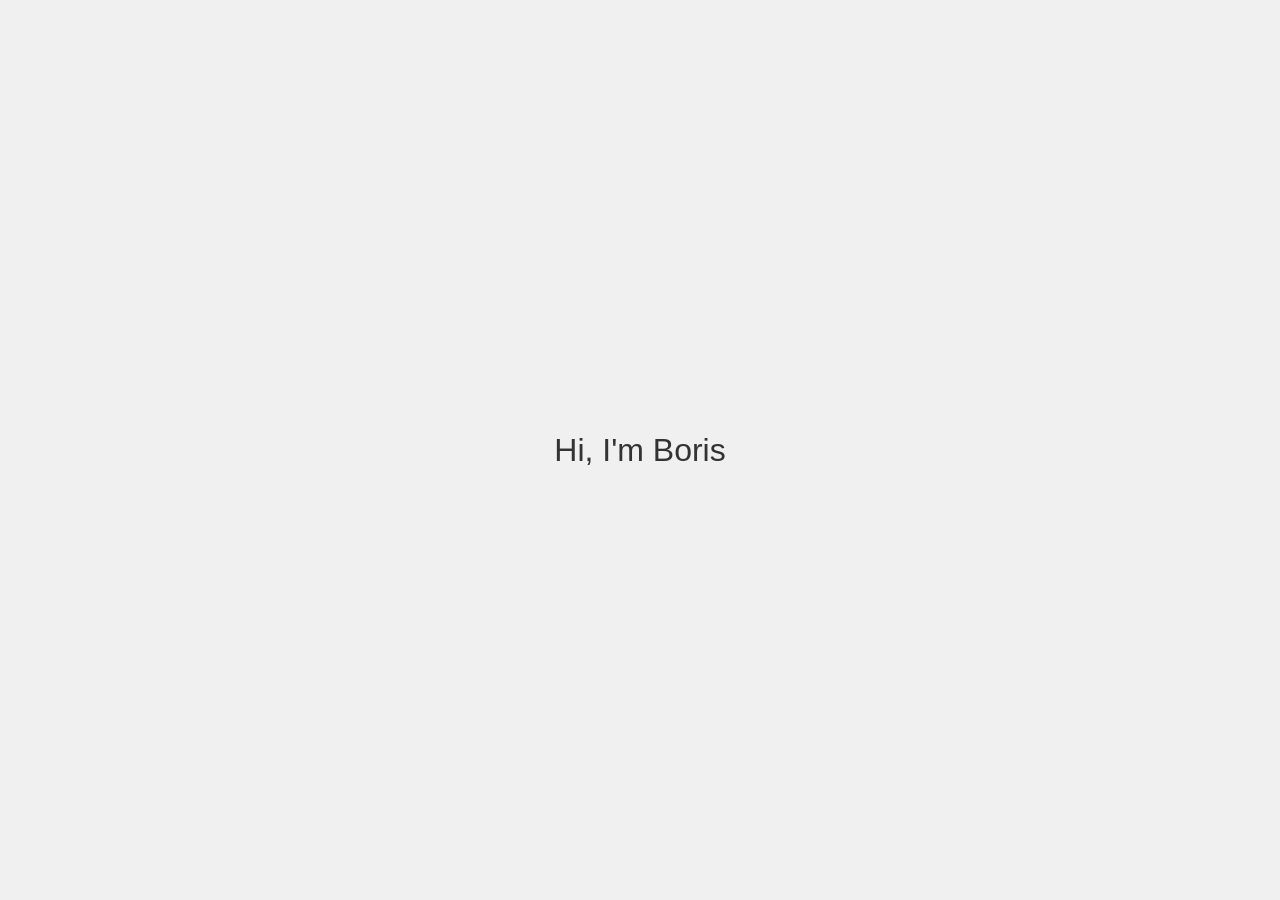
==== index.html @ 817c9cb1 "initial" ====
<!DOCTYPE html>
<html lang="en">
<head>
    <meta charset="UTF-8">
    <title>Hi I'm Boris</title>
    <style>
        /* Center the text both vertically and horizontally */
        body {
            display: flex;
            justify-content: center;
            align-items: center;
            height: 100vh; /* Full viewport height */
            margin: 0; /* Remove default margin */
            background-color: #f0f0f0; /* Light gray background */
            font-family: Arial, sans-serif; /* Font style */
        }

        /* Style the text */
        .greeting {
            font-size: 2em;
            color: #333;
        }
    </style>
</head>
<body>
    <div class="greeting">Hi, I'm Boris</div>
</body>
</html>
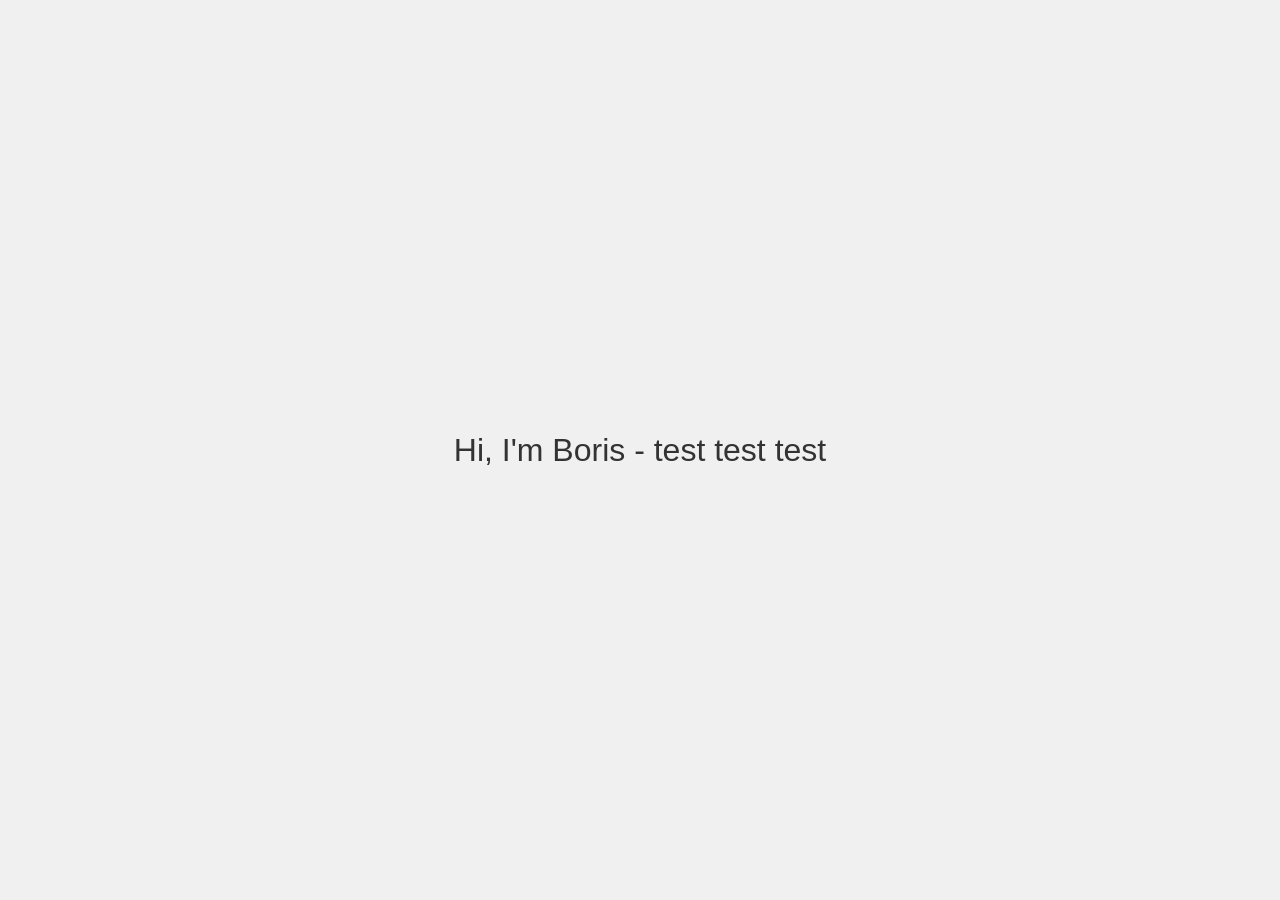
==== commit 3e0261fb: "site deployment test" ====
--- a/index.html
+++ b/index.html
@@ -23,6 +23,6 @@
     </style>
 </head>
 <body>
-    <div class="greeting">Hi, I'm Boris</div>
+    <div class="greeting">Hi, I'm Boris -  test test test</div>
 </body>
 </html>
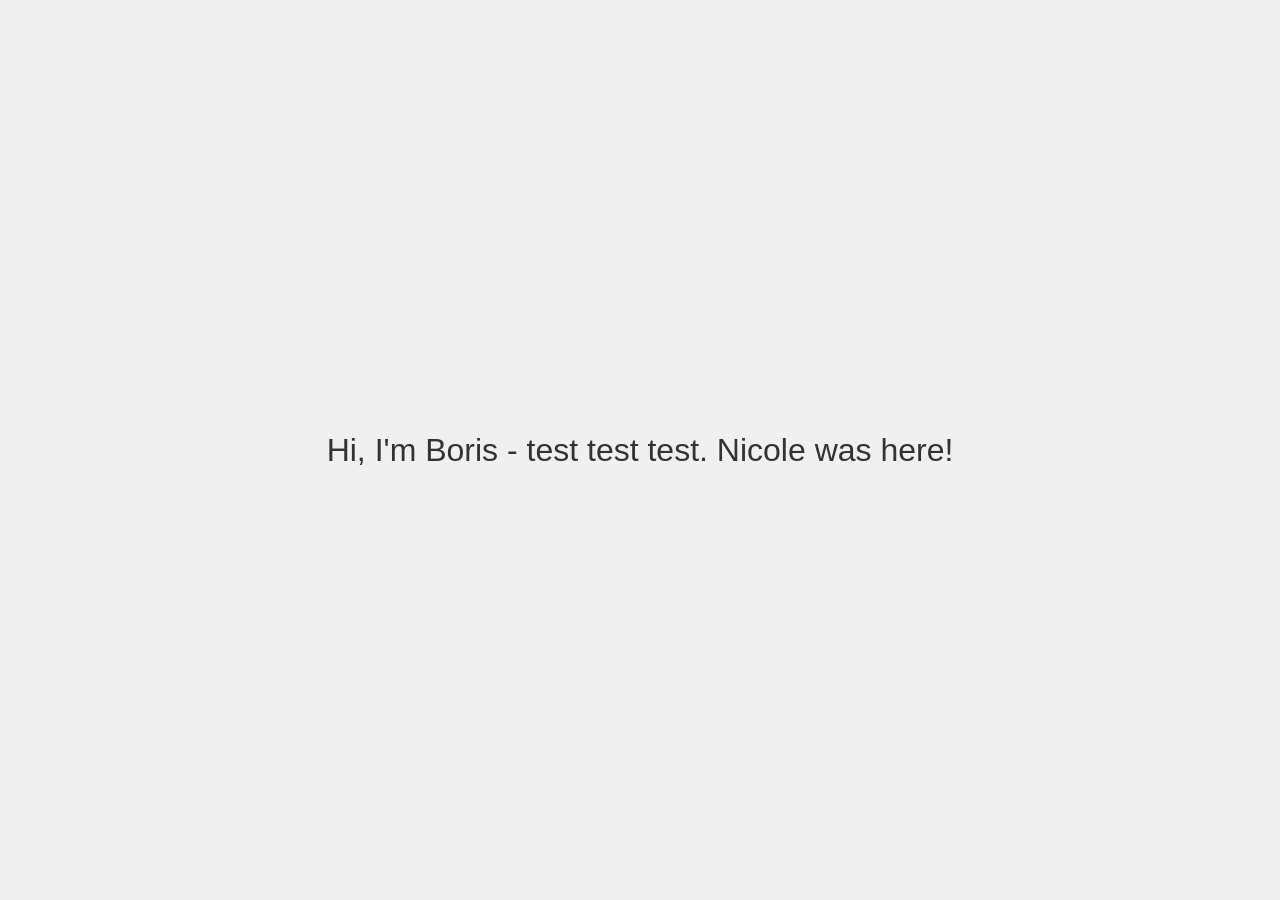
==== commit 73ced3a4: "Nicole" ====
--- a/index.html
+++ b/index.html
@@ -23,6 +23,6 @@
     </style>
 </head>
 <body>
-    <div class="greeting">Hi, I'm Boris -  test test test</div>
+    <div class="greeting">Hi, I'm Boris -  test test test. Nicole was here!</div>
 </body>
 </html>
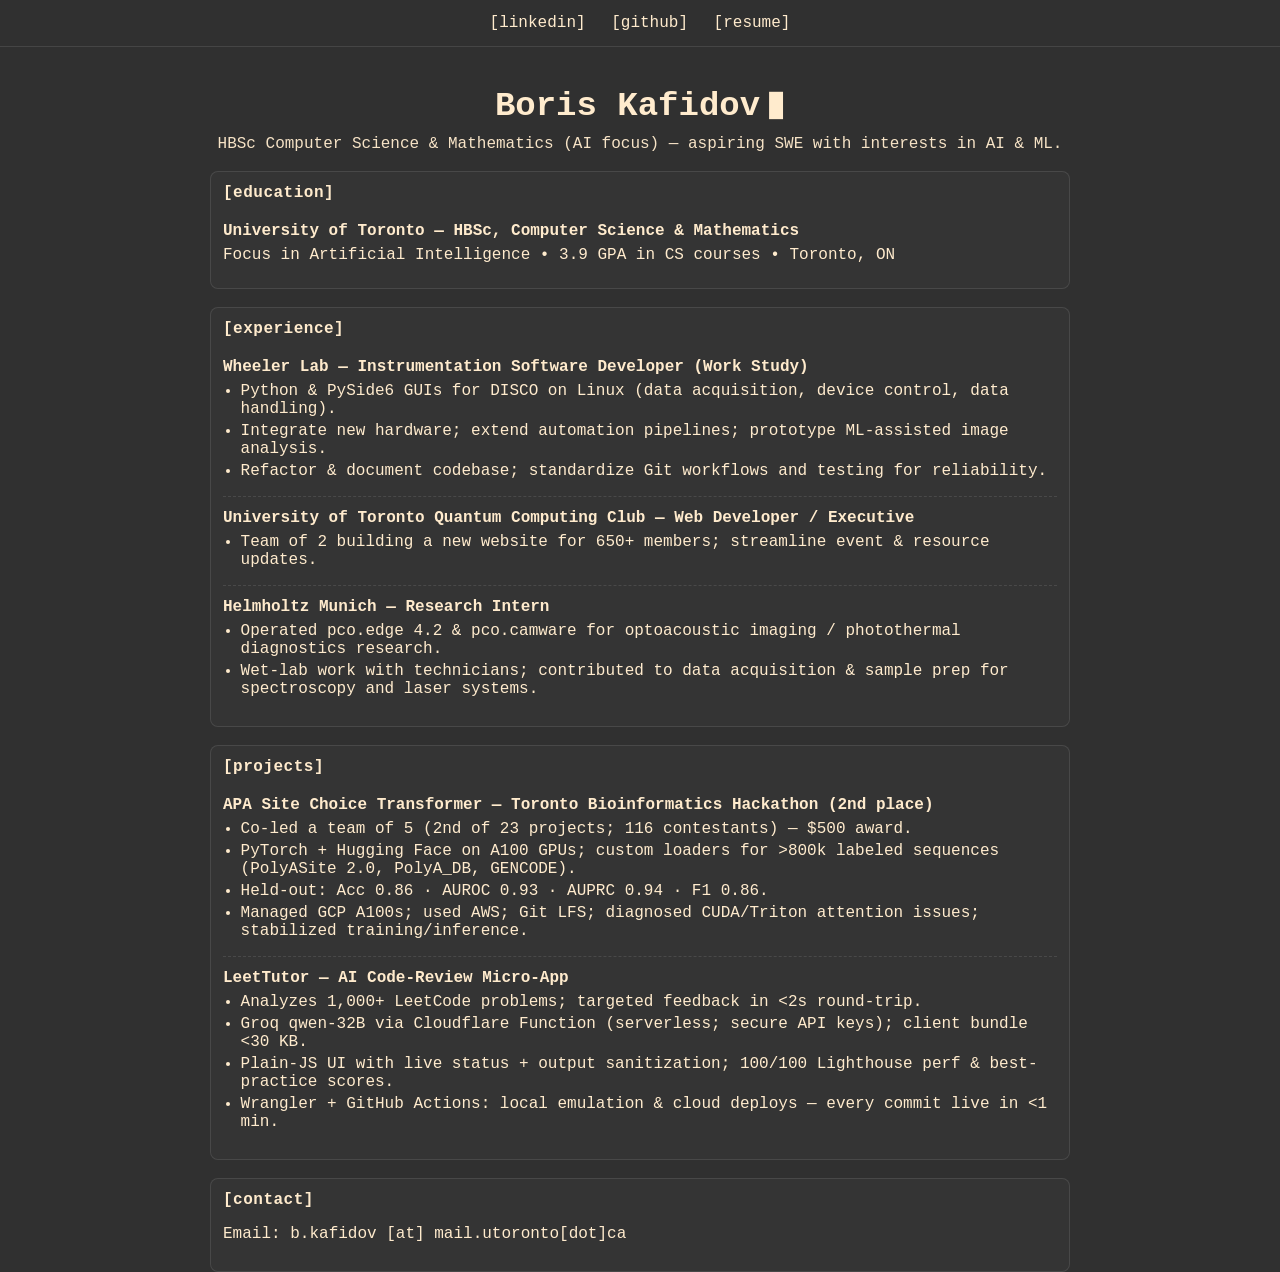
==== commit bd0e0e45: "new website!" ====
--- a/index.html
+++ b/index.html
@@ -1,28 +1,136 @@
-<!DOCTYPE html>
+<!doctype html>
 <html lang="en">
 <head>
-    <meta charset="UTF-8">
-    <title>Hi I'm Boris</title>
-    <style>
-        /* Center the text both vertically and horizontally */
-        body {
-            display: flex;
-            justify-content: center;
-            align-items: center;
-            height: 100vh; /* Full viewport height */
-            margin: 0; /* Remove default margin */
-            background-color: #f0f0f0; /* Light gray background */
-            font-family: Arial, sans-serif; /* Font style */
+  <meta charset="utf-8" />
+  <meta name="viewport" content="width=device-width,initial-scale=1" />
+  <title>Boris Kafidov</title>
+  <link rel="stylesheet" href="styles.css">
+</head>
+<body id="top">
+  <header>
+    <nav>
+      <a href="https://www.linkedin.com/in/laggy" target="_blank" rel="noopener noreferrer">[linkedin]</a>
+      <a href="https://github.com/l2ggy" target="_blank" rel="noopener noreferrer">[github]</a>
+      <a href="resume.pdf" target="_blank" rel="noopener noreferrer">[resume]</a>
+    </nav>
+  </header>
+
+  <main>
+    <h1 id="name"><span id="type"></span><span id="cursor">▮</span></h1>
+    <p class="headline">HBSc Computer Science &amp; Mathematics (AI focus) — aspiring SWE with interests in AI &amp; ML.</p>
+
+    <!-- Education -->
+    <section class="section" id="education">
+      <h2>[education]</h2>
+      <div class="item">
+        <div class="item-title">University of Toronto — HBSc, Computer Science &amp; Mathematics</div>
+        <div class="item-sub">Focus in Artificial Intelligence • 3.9 GPA in CS courses • Toronto, ON</div>
+      </div>
+    </section>
+
+    <!-- Experience -->
+    <section class="section" id="experience">
+      <h2>[experience]</h2>
+
+      <div class="item">
+        <div class="item-title">Wheeler Lab — Instrumentation Software Developer (Work Study)</div>
+        <ul class="bullets">
+          <li>Python &amp; PySide6 GUIs for <span class="nowrap">DISCO</span> on Linux (data acquisition, device control, data handling).</li>
+          <li>Integrate new hardware; extend automation pipelines; prototype ML-assisted image analysis.</li>
+          <li>Refactor &amp; document codebase; standardize Git workflows and testing for reliability.</li>
+        </ul>
+      </div>
+
+      <div class="item">
+        <div class="item-title">University of Toronto Quantum Computing Club — Web Developer / Executive</div>
+        <ul class="bullets">
+          <li>Team of 2 building a new website for 650+ members; streamline event &amp; resource updates.</li>
+        </ul>
+      </div>
+
+      <div class="item">
+        <div class="item-title">Helmholtz Munich — Research Intern</div>
+        <ul class="bullets">
+          <li>Operated pco.edge 4.2 &amp; pco.camware for optoacoustic imaging / photothermal diagnostics research.</li>
+          <li>Wet-lab work with technicians; contributed to data acquisition &amp; sample prep for spectroscopy and laser systems.</li>
+        </ul>
+      </div>
+    </section>
+
+    <!-- Projects -->
+    <section class="section" id="projects">
+      <h2>[projects]</h2>
+
+      <div class="item">
+        <div class="item-title">APA Site Choice Transformer — Toronto Bioinformatics Hackathon (2nd place)</div>
+        <ul class="bullets">
+          <li>Co-led a team of 5 (2nd of 23 projects; 116 contestants) — $500 award.</li>
+          <li>PyTorch + Hugging Face on A100 GPUs; custom loaders for &gt;800k labeled sequences (PolyASite 2.0, PolyA_DB, GENCODE).</li>
+          <li>Held-out: Acc 0.86 · AUROC 0.93 · AUPRC 0.94 · F1 0.86.</li>
+          <li>Managed GCP A100s; used AWS; Git LFS; diagnosed CUDA/Triton attention issues; stabilized training/inference.</li>
+        </ul>
+      </div>
+
+      <div class="item">
+        <div class="item-title">LeetTutor — AI Code-Review Micro-App</div>
+        <ul class="bullets">
+          <li>Analyzes 1,000+ LeetCode problems; targeted feedback in &lt;2s round-trip.</li>
+          <li>Groq qwen-32B via Cloudflare Function (serverless; secure API keys); client bundle &lt;30 KB.</li>
+          <li>Plain-JS UI with live status + output sanitization; 100/100 Lighthouse perf &amp; best-practice scores.</li>
+          <li>Wrangler + GitHub Actions: local emulation &amp; cloud deploys — every commit live in &lt;1 min.</li>
+        </ul>
+      </div>
+    </section>
+
+    <!-- Contact -->
+    <section class="section" id="contact">
+      <h2>[contact]</h2>
+      <p>Email: <span id="mail" class="linklike">b.kafidov [at] mail.utoronto[dot]ca</span></p>
+    </section>
+  </main>
+
+  <!-- Back to top -->
+  <a id="totop" href="#top" aria-label="Back to top">[↑]</a>
+
+  <script>
+    // typewriter + Easter egg (10 clicks toggles message)
+    (function(){
+      const nameEl = document.getElementById('name');
+      const text = "Boris Kafidov";
+      const alt = "Nicole was here";
+      const typeEl = document.getElementById('type');
+      const cur = document.getElementById('cursor');
+      let i = 0, clicks = 0, showingAlt = false;
+
+      const t = setInterval(()=> {
+        if (i <= text.length) typeEl.textContent = text.slice(0,i++);
+        else { clearInterval(t); setInterval(()=> cur.style.opacity = cur.style.opacity === '0' ? '1' : '0', 500); }
+      }, 70);
+
+      nameEl.addEventListener('click', () => {
+        clicks++;
+        if (clicks >= 10) {
+          showingAlt = !showingAlt;
+          typeEl.textContent = showingAlt ? alt : text;
+          clicks = 0;
         }
+      });
+    })();
 
-        /* Style the text */
-        .greeting {
-            font-size: 2em;
-            color: #333;
-        }
-    </style>
-</head>
-<body>
-    <div class="greeting">Hi, I'm Boris -  test test test. Nicole was here!</div>
+    // back-to-top visibility
+    (function(){
+      const btn = document.getElementById('totop');
+      const onScroll = () => btn.classList.toggle('show', window.scrollY > 240);
+      window.addEventListener('scroll', onScroll, { passive: true });
+      onScroll();
+    })();
+
+    // email: reconstruct on click
+    (function(){
+      const el = document.getElementById('mail');
+      const u = 'b.kafidov', d = 'mail.utoronto.ca';
+      el.addEventListener('click', ()=> location.href = 'mailto:' + u + '@' + d);
+    })();
+  </script>
 </body>
-</html>
+</html>
--- a/styles.css
+++ b/styles.css
@@ -0,0 +1,54 @@
+:root{
+  --bg: rgb(48,48,48);
+  --fg: blanchedalmond;
+  --border: rgba(255,255,255,0.10);
+  --muted: rgba(255,235,205,0.07);
+}
+
+html,body{
+  height:100%; margin:0;
+  background:var(--bg); color:var(--fg);
+  font-family: ui-monospace, SFMono-Regular, Menlo, Consolas, "Liberation Mono", monospace;
+  font-size:16px; -webkit-font-smoothing:antialiased;
+  scroll-behavior:smooth;                    /* smooth scroll for [↑] */
+}
+
+a, a:link, a:visited { color: var(--fg); text-decoration:none; }
+
+header{display:flex;justify-content:center;padding:8px;border-bottom:1px solid var(--border)}
+header nav a{padding:6px 8px;display:inline-block}
+header nav a:hover{background:var(--muted);border-radius:4px}
+
+main{max-width:860px;margin:36px auto;padding:0 18px}
+h1{font-size:34px;margin:6px 0 8px 0;text-align:center;cursor:pointer}
+#cursor{display:inline-block;margin-left:6px;opacity:1}
+.headline{text-align:center;margin:10px 0 18px 0;opacity:.96}
+
+.section{margin:18px 0;padding:12px;border:1px solid var(--border);border-radius:8px;background:rgba(255,255,255,0.02)}
+.section h2{margin:0 0 8px 0;font-size:16px;letter-spacing:.5px}
+
+/* clear separation + better legibility */
+.item{padding:12px 0;border-top:1px dashed var(--border)}
+.item:first-of-type{border-top:0}
+.item-title{font-weight:700;margin:0 0 6px 0}
+.bullets{margin:0;padding-left:1.1em}
+.bullets li{margin:4px 0}
+
+/* back-to-top */
+#totop{
+  position:fixed; right:16px; bottom:16px;
+  opacity:0; pointer-events:none; transition:opacity .2s ease;
+  border:1px solid var(--border); border-radius:6px; padding:6px 8px;
+  background:rgba(255,255,255,0.02);
+}
+#totop.show{ opacity:1; pointer-events:auto; }
+#totop:hover{ background:var(--muted); }
+
+/* helpers */
+.linklike{cursor:pointer}
+.nowrap{white-space:nowrap}
+
+@media (max-width:520px){
+  h1{font-size:28px}
+  header nav a{padding:4px 6px}
+}
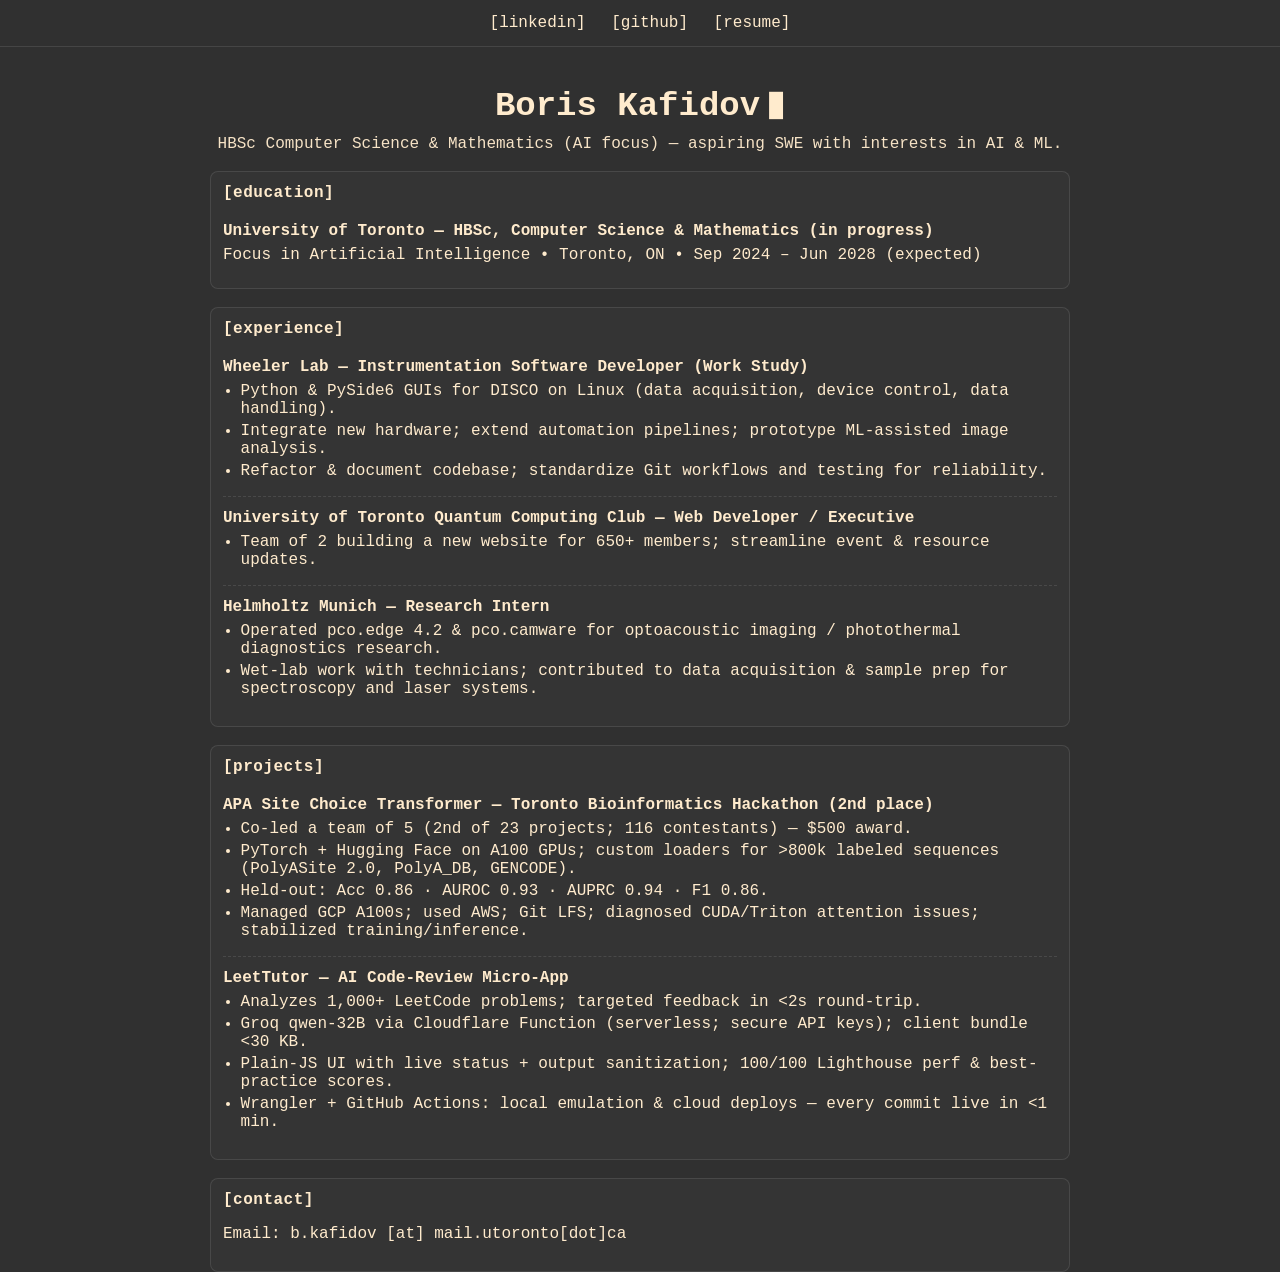
==== commit 842119ac: "accuracy edits like education dates" ====
--- a/index.html
+++ b/index.html
@@ -23,8 +23,8 @@
     <section class="section" id="education">
       <h2>[education]</h2>
       <div class="item">
-        <div class="item-title">University of Toronto — HBSc, Computer Science &amp; Mathematics</div>
-        <div class="item-sub">Focus in Artificial Intelligence • 3.9 GPA in CS courses • Toronto, ON</div>
+        <div class="item-title">University of Toronto — HBSc, Computer Science &amp; Mathematics (in progress)</div>
+        <div class="item-sub">Focus in Artificial Intelligence • Toronto, ON • Sep 2024 – Jun 2028 (expected)</div>
       </div>
     </section>
 
--- a/styles.css
+++ b/styles.css
@@ -10,7 +10,7 @@
   background:var(--bg); color:var(--fg);
   font-family: ui-monospace, SFMono-Regular, Menlo, Consolas, "Liberation Mono", monospace;
   font-size:16px; -webkit-font-smoothing:antialiased;
-  scroll-behavior:smooth;                    /* smooth scroll for [↑] */
+  scroll-behavior:smooth;
 }
 
 a, a:link, a:visited { color: var(--fg); text-decoration:none; }
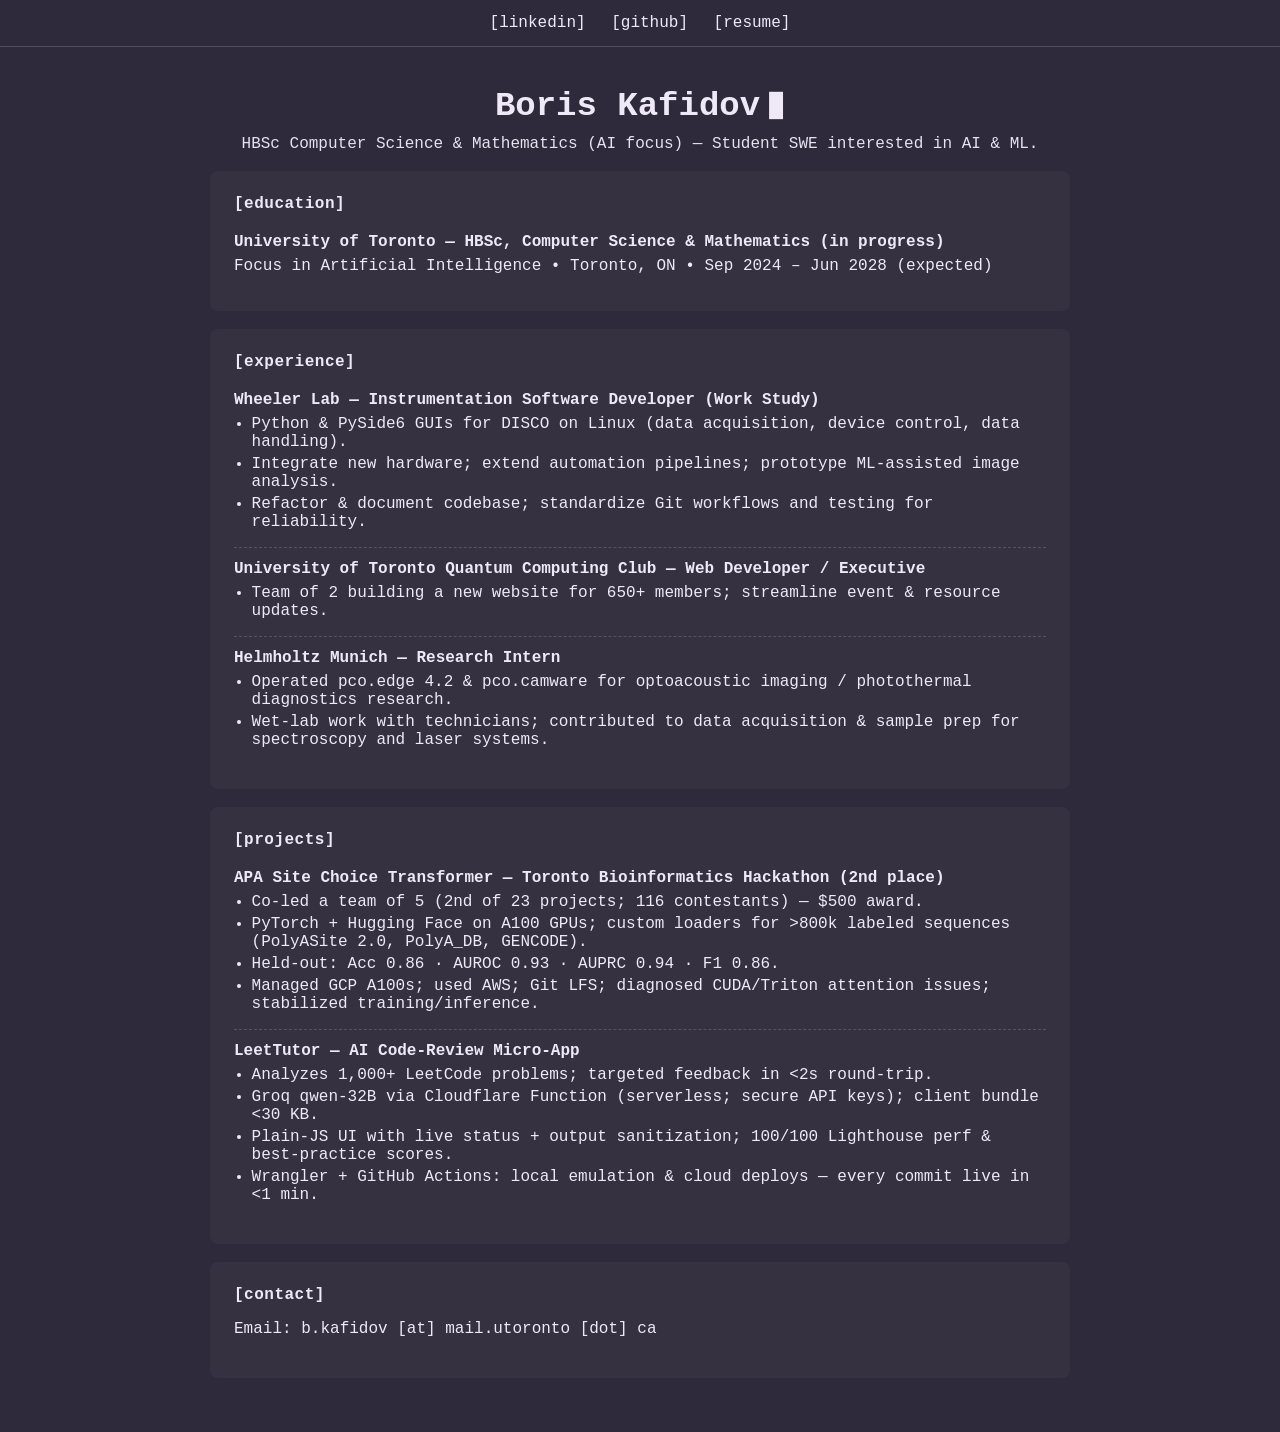
==== commit 50b3a429: "styling fixes (padding, borders, etc)" ====
--- a/index.html
+++ b/index.html
@@ -17,7 +17,7 @@
 
   <main>
     <h1 id="name"><span id="type"></span><span id="cursor">▮</span></h1>
-    <p class="headline">HBSc Computer Science &amp; Mathematics (AI focus) — aspiring SWE with interests in AI &amp; ML.</p>
+    <p class="headline">HBSc Computer Science &amp; Mathematics (AI focus) — Student SWE interested in AI &amp; ML.</p>
 
     <!-- Education -->
     <section class="section" id="education">
@@ -85,7 +85,7 @@
     <!-- Contact -->
     <section class="section" id="contact">
       <h2>[contact]</h2>
-      <p>Email: <span id="mail" class="linklike">b.kafidov [at] mail.utoronto[dot]ca</span></p>
+      <p>Email: <span id="mail" class="linklike">b.kafidov [at] mail.utoronto [dot] ca</span></p>
     </section>
   </main>
 
--- a/styles.css
+++ b/styles.css
@@ -1,8 +1,9 @@
 :root{
-  --bg: rgb(48,48,48);
-  --fg: blanchedalmond;
-  --border: rgba(255,255,255,0.10);
-  --muted: rgba(255,235,205,0.07);
+  /* lavender palette (minimal change) */
+  --bg: #2e2a3b;                             /* deep lavender-aubergine */
+  --fg: #efe9f7;                              /* soft lavender text */
+  --border: rgba(239,233,247,0.18);           /* lilac-tinted border */
+  --muted: rgba(239,233,247,0.10);            /* hover/focus wash */
 }
 
 html,body{
@@ -17,14 +18,14 @@
 
 header{display:flex;justify-content:center;padding:8px;border-bottom:1px solid var(--border)}
 header nav a{padding:6px 8px;display:inline-block}
-header nav a:hover{background:var(--muted);border-radius:4px}
+header nav a:hover{background:var(--muted);border-radius:8px}
 
-main{max-width:860px;margin:36px auto;padding:0 18px}
+main{max-width:860px;margin:36px auto;padding:0 0 36px 0}
 h1{font-size:34px;margin:6px 0 8px 0;text-align:center;cursor:pointer}
 #cursor{display:inline-block;margin-left:6px;opacity:1}
 .headline{text-align:center;margin:10px 0 18px 0;opacity:.96}
 
-.section{margin:18px 0;padding:12px;border:1px solid var(--border);border-radius:8px;background:rgba(255,255,255,0.02)}
+.section{margin:18px 0;padding:24px;border:0px solid var(--border);border-radius:8px;background:rgba(239,233,247,0.03)}
 .section h2{margin:0 0 8px 0;font-size:16px;letter-spacing:.5px}
 
 /* clear separation + better legibility */
@@ -38,8 +39,8 @@
 #totop{
   position:fixed; right:16px; bottom:16px;
   opacity:0; pointer-events:none; transition:opacity .2s ease;
-  border:1px solid var(--border); border-radius:6px; padding:6px 8px;
-  background:rgba(255,255,255,0.02);
+  border:1px solid var(--border); border-radius:8px; padding:6px 8px;
+  background:rgba(239,233,247,0.03);
 }
 #totop.show{ opacity:1; pointer-events:auto; }
 #totop:hover{ background:var(--muted); }
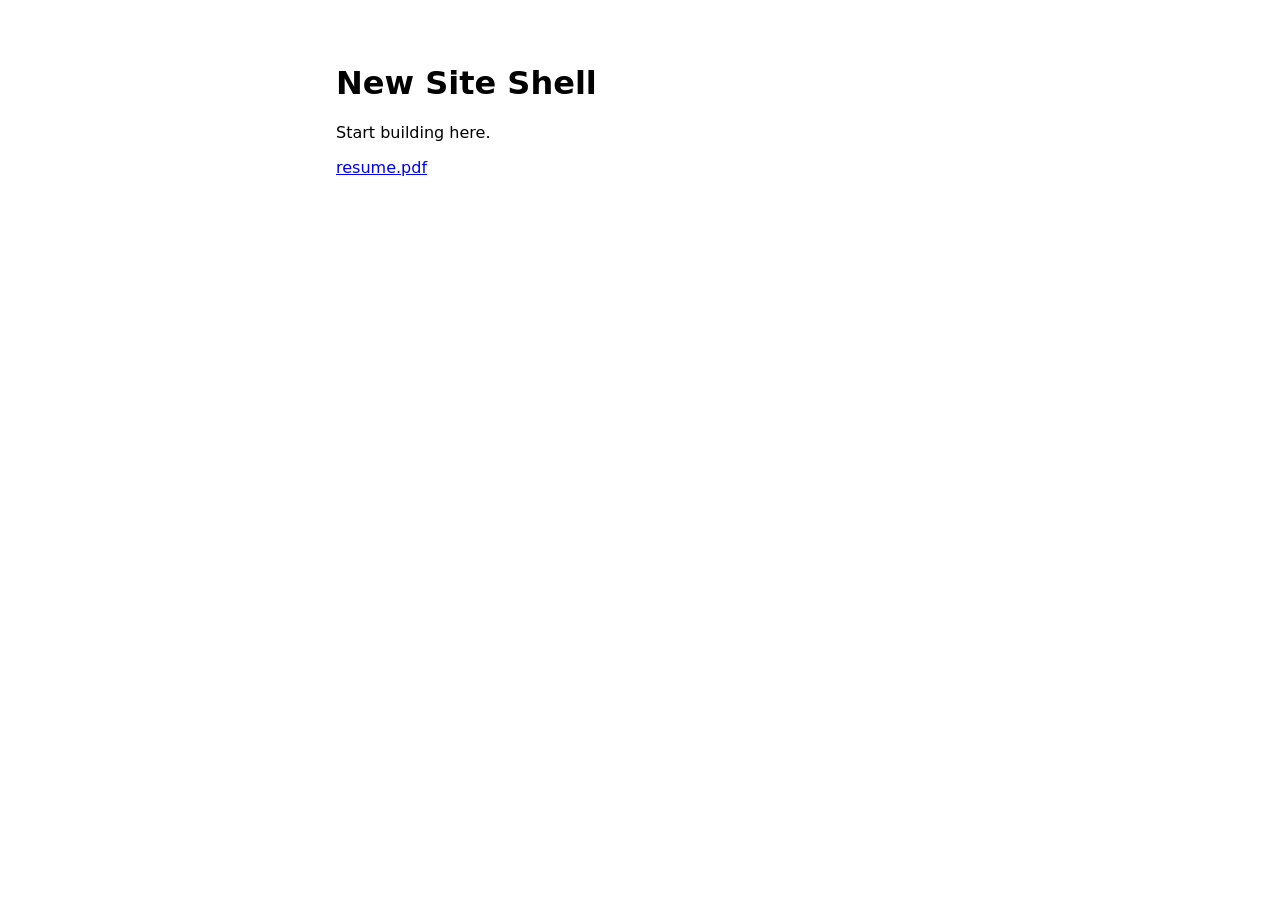
==== commit d8234a83: "Further reduce site to ultra-minimal shell" ====
--- a/index.html
+++ b/index.html
@@ -1,136 +1,18 @@
 <!doctype html>
 <html lang="en">
-<head>
-  <meta charset="utf-8" />
-  <meta name="viewport" content="width=device-width,initial-scale=1" />
-  <title>Boris Kafidov</title>
-  <link rel="stylesheet" href="styles.css">
-</head>
-<body id="top">
-  <header>
-    <nav>
-      <a href="https://www.linkedin.com/in/laggy" target="_blank" rel="noopener noreferrer">[linkedin]</a>
-      <a href="https://github.com/l2ggy" target="_blank" rel="noopener noreferrer">[github]</a>
-      <a href="resume.pdf" target="_blank" rel="noopener noreferrer">[resume]</a>
-    </nav>
-  </header>
+  <head>
+    <meta charset="UTF-8" />
+    <meta name="viewport" content="width=device-width, initial-scale=1.0" />
+    <title>New Site</title>
+    <link rel="stylesheet" href="styles.css" />
+  </head>
+  <body>
+    <main class="shell">
+      <h1>New Site Shell</h1>
+      <p>Start building here.</p>
+      <p><a href="resume.pdf">resume.pdf</a></p>
+    </main>
 
-  <main>
-    <h1 id="name"><span id="type"></span><span id="cursor">▮</span></h1>
-    <p class="headline">HBSc Computer Science &amp; Mathematics (AI focus) — Student SWE interested in AI &amp; ML.</p>
-
-    <!-- Education -->
-    <section class="section" id="education">
-      <h2>[education]</h2>
-      <div class="item">
-        <div class="item-title">University of Toronto — HBSc, Computer Science &amp; Mathematics (in progress)</div>
-        <div class="item-sub">Focus in Artificial Intelligence • Toronto, ON • Sep 2024 – Jun 2028 (expected)</div>
-      </div>
-    </section>
-
-    <!-- Experience -->
-    <section class="section" id="experience">
-      <h2>[experience]</h2>
-
-      <div class="item">
-        <div class="item-title">Wheeler Lab — Instrumentation Software Developer (Work Study)</div>
-        <ul class="bullets">
-          <li>Python &amp; PySide6 GUIs for <span class="nowrap">DISCO</span> on Linux (data acquisition, device control, data handling).</li>
-          <li>Integrate new hardware; extend automation pipelines; prototype ML-assisted image analysis.</li>
-          <li>Refactor &amp; document codebase; standardize Git workflows and testing for reliability.</li>
-        </ul>
-      </div>
-
-      <div class="item">
-        <div class="item-title">University of Toronto Quantum Computing Club — Web Developer / Executive</div>
-        <ul class="bullets">
-          <li>Team of 2 building a new website for 650+ members; streamline event &amp; resource updates.</li>
-        </ul>
-      </div>
-
-      <div class="item">
-        <div class="item-title">Helmholtz Munich — Research Intern</div>
-        <ul class="bullets">
-          <li>Operated pco.edge 4.2 &amp; pco.camware for optoacoustic imaging / photothermal diagnostics research.</li>
-          <li>Wet-lab work with technicians; contributed to data acquisition &amp; sample prep for spectroscopy and laser systems.</li>
-        </ul>
-      </div>
-    </section>
-
-    <!-- Projects -->
-    <section class="section" id="projects">
-      <h2>[projects]</h2>
-
-      <div class="item">
-        <div class="item-title">APA Site Choice Transformer — Toronto Bioinformatics Hackathon (2nd place)</div>
-        <ul class="bullets">
-          <li>Co-led a team of 5 (2nd of 23 projects; 116 contestants) — $500 award.</li>
-          <li>PyTorch + Hugging Face on A100 GPUs; custom loaders for &gt;800k labeled sequences (PolyASite 2.0, PolyA_DB, GENCODE).</li>
-          <li>Held-out: Acc 0.86 · AUROC 0.93 · AUPRC 0.94 · F1 0.86.</li>
-          <li>Managed GCP A100s; used AWS; Git LFS; diagnosed CUDA/Triton attention issues; stabilized training/inference.</li>
-        </ul>
-      </div>
-
-      <div class="item">
-        <div class="item-title">LeetTutor — AI Code-Review Micro-App</div>
-        <ul class="bullets">
-          <li>Analyzes 1,000+ LeetCode problems; targeted feedback in &lt;2s round-trip.</li>
-          <li>Groq qwen-32B via Cloudflare Function (serverless; secure API keys); client bundle &lt;30 KB.</li>
-          <li>Plain-JS UI with live status + output sanitization; 100/100 Lighthouse perf &amp; best-practice scores.</li>
-          <li>Wrangler + GitHub Actions: local emulation &amp; cloud deploys — every commit live in &lt;1 min.</li>
-        </ul>
-      </div>
-    </section>
-
-    <!-- Contact -->
-    <section class="section" id="contact">
-      <h2>[contact]</h2>
-      <p>Email: <span id="mail" class="linklike">b.kafidov [at] mail.utoronto [dot] ca</span></p>
-    </section>
-  </main>
-
-  <!-- Back to top -->
-  <a id="totop" href="#top" aria-label="Back to top">[↑]</a>
-
-  <script>
-    // typewriter + Easter egg (10 clicks toggles message)
-    (function(){
-      const nameEl = document.getElementById('name');
-      const text = "Boris Kafidov";
-      const alt = "Nicole was here";
-      const typeEl = document.getElementById('type');
-      const cur = document.getElementById('cursor');
-      let i = 0, clicks = 0, showingAlt = false;
-
-      const t = setInterval(()=> {
-        if (i <= text.length) typeEl.textContent = text.slice(0,i++);
-        else { clearInterval(t); setInterval(()=> cur.style.opacity = cur.style.opacity === '0' ? '1' : '0', 500); }
-      }, 70);
-
-      nameEl.addEventListener('click', () => {
-        clicks++;
-        if (clicks >= 10) {
-          showingAlt = !showingAlt;
-          typeEl.textContent = showingAlt ? alt : text;
-          clicks = 0;
-        }
-      });
-    })();
-
-    // back-to-top visibility
-    (function(){
-      const btn = document.getElementById('totop');
-      const onScroll = () => btn.classList.toggle('show', window.scrollY > 240);
-      window.addEventListener('scroll', onScroll, { passive: true });
-      onScroll();
-    })();
-
-    // email: reconstruct on click
-    (function(){
-      const el = document.getElementById('mail');
-      const u = 'b.kafidov', d = 'mail.utoronto.ca';
-      el.addEventListener('click', ()=> location.href = 'mailto:' + u + '@' + d);
-    })();
-  </script>
-</body>
-</html>+    <script src="script.js"></script>
+  </body>
+</html>
--- a/styles.css
+++ b/styles.css
@@ -1,55 +1,14 @@
-:root{
-  /* lavender palette (minimal change) */
-  --bg: #2e2a3b;                             /* deep lavender-aubergine */
-  --fg: #efe9f7;                              /* soft lavender text */
-  --border: rgba(239,233,247,0.18);           /* lilac-tinted border */
-  --muted: rgba(239,233,247,0.10);            /* hover/focus wash */
+* {
+  box-sizing: border-box;
 }
 
-html,body{
-  height:100%; margin:0;
-  background:var(--bg); color:var(--fg);
-  font-family: ui-monospace, SFMono-Regular, Menlo, Consolas, "Liberation Mono", monospace;
-  font-size:16px; -webkit-font-smoothing:antialiased;
-  scroll-behavior:smooth;
+body {
+  margin: 0;
+  font-family: system-ui, sans-serif;
 }
 
-a, a:link, a:visited { color: var(--fg); text-decoration:none; }
-
-header{display:flex;justify-content:center;padding:8px;border-bottom:1px solid var(--border)}
-header nav a{padding:6px 8px;display:inline-block}
-header nav a:hover{background:var(--muted);border-radius:8px}
-
-main{max-width:860px;margin:36px auto;padding:0 0 36px 0}
-h1{font-size:34px;margin:6px 0 8px 0;text-align:center;cursor:pointer}
-#cursor{display:inline-block;margin-left:6px;opacity:1}
-.headline{text-align:center;margin:10px 0 18px 0;opacity:.96}
-
-.section{margin:18px 0;padding:24px;border:0px solid var(--border);border-radius:8px;background:rgba(239,233,247,0.03)}
-.section h2{margin:0 0 8px 0;font-size:16px;letter-spacing:.5px}
-
-/* clear separation + better legibility */
-.item{padding:12px 0;border-top:1px dashed var(--border)}
-.item:first-of-type{border-top:0}
-.item-title{font-weight:700;margin:0 0 6px 0}
-.bullets{margin:0;padding-left:1.1em}
-.bullets li{margin:4px 0}
-
-/* back-to-top */
-#totop{
-  position:fixed; right:16px; bottom:16px;
-  opacity:0; pointer-events:none; transition:opacity .2s ease;
-  border:1px solid var(--border); border-radius:8px; padding:6px 8px;
-  background:rgba(239,233,247,0.03);
+.shell {
+  max-width: 640px;
+  margin: 4rem auto;
+  padding: 0 1rem;
 }
-#totop.show{ opacity:1; pointer-events:auto; }
-#totop:hover{ background:var(--muted); }
-
-/* helpers */
-.linklike{cursor:pointer}
-.nowrap{white-space:nowrap}
-
-@media (max-width:520px){
-  h1{font-size:28px}
-  header nav a{padding:4px 6px}
-}
